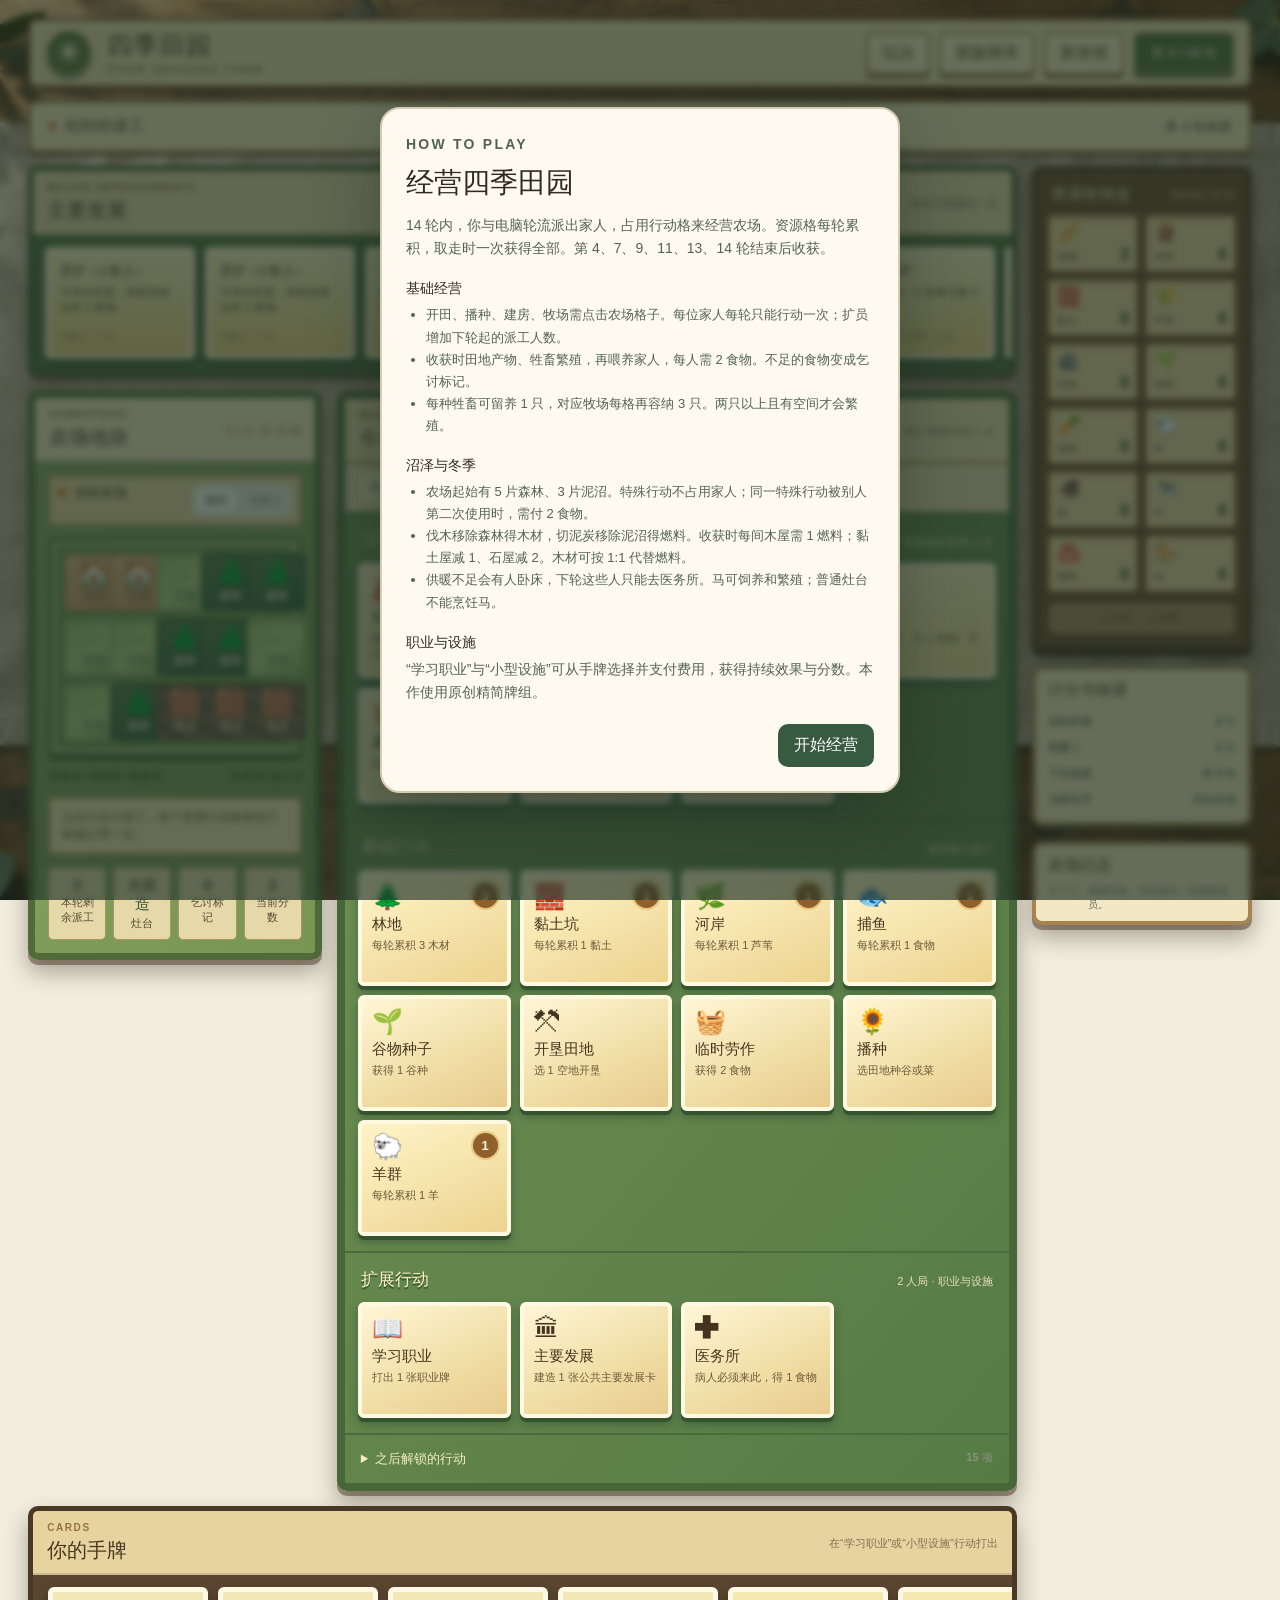
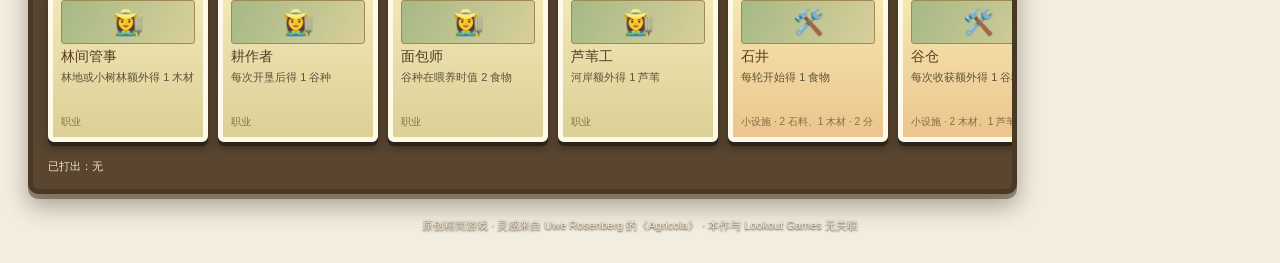
==== index.html @ dfe66801 "Publish farm strategy game with mobile layout" ====
<!doctype html>
<html lang="zh-CN">
  <head>
    <meta charset="UTF-8" />
    <meta name="viewport" content="width=device-width, initial-scale=1, viewport-fit=cover" />
    <meta name="theme-color" content="#f2eddf" />
    <meta name="description" content="四季田园：一款受经典农场经营桌游启发的单人策略小游戏。" />
    <title>四季田园 · 农场策略游戏</title>
    <link rel="stylesheet" href="./style.css" />
  </head>
  <body>
    <div id="app"></div>
    <script src="./card-catalog.js"></script>
    <script type="module" src="./game.js"></script>
  </body>
</html>
---- style.css ----
:root{font-family:ui-sans-serif,-apple-system,BlinkMacSystemFont,"Segoe UI","PingFang SC","Microsoft YaHei",sans-serif;color:#24382f;background:#f2eddf;font-synthesis:none}*{box-sizing:border-box}body{margin:0;min-width:320px}button{font:inherit;cursor:pointer}button:disabled{cursor:not-allowed}.shell{max-width:1600px;margin:0 auto;padding:22px 28px 32px}.masthead{display:flex;align-items:center;justify-content:space-between;gap:20px;margin-bottom:16px}.brand{display:flex;align-items:center;gap:14px}.brand-mark{width:48px;height:48px;border-radius:14px;background:#304c38;display:grid;place-items:center;color:#f4eacb;font-size:25px;box-shadow:0 5px 0 #1d3526}.brand h1{font-family:Georgia,"Songti SC",serif;font-size:28px;margin:0;letter-spacing:.05em}.brand p{margin:1px 0 0;color:#7a806f;font-size:12px;letter-spacing:.12em}.header-actions{display:flex;align-items:center;gap:9px}.ghost-btn{border:1px solid #c9c6b7;background:#f8f5e9;color:#46594c;padding:9px 14px;border-radius:10px;font-weight:700}.ghost-btn:hover{background:#fff}.round-pill{background:#334f3c;color:#f8efd8;padding:11px 16px;border-radius:100px;font-size:13px;font-weight:800;white-space:nowrap}.topline{display:grid;grid-template-columns:1fr auto 1fr;align-items:center;gap:14px;background:#e2e8d6;border:1px solid #cdd8c6;border-radius:14px;padding:13px 17px;margin-bottom:16px}.topline .turn{font-weight:800}.topline .turn span{display:inline-block;width:9px;height:9px;border-radius:50%;background:#d89150;margin-right:8px}.topline .turn.ai span{background:#6486a0}.topline .next{text-align:right;color:#56715b;font-size:13px}.season-track{display:flex;align-items:center;gap:5px}.season-track i{display:block;width:13px;height:13px;border-radius:50%;background:#cad2bc}.season-track i.past{background:#637f5d}.season-track i.now{background:#e7a960;outline:3px solid #f7e7c7}.summary-strip{display:grid;grid-template-columns:repeat(10,minmax(0,1fr));gap:8px;margin-bottom:17px}.resource{background:#fffaf0;border:1px solid #ded9c9;border-radius:12px;padding:10px 11px;min-width:0;box-shadow:0 3px 0 #e2ddce}.resource .res-top{font-size:19px;line-height:1}.resource .res-bottom{margin-top:4px;display:flex;align-items:baseline;justify-content:space-between;gap:2px}.resource .res-bottom span{font-size:11px;color:#758072;white-space:nowrap}.resource .res-bottom strong{font-size:18px;color:#263d2e}.main-grid{display:grid;grid-template-columns:minmax(510px,1.1fr) minmax(410px,.9fr);gap:18px;align-items:start}.panel{background:#fbf8ed;border:1px solid #d8d2be;border-radius:18px;box-shadow:0 6px 0 rgba(69,78,50,.08);overflow:hidden}.panel-head{display:flex;justify-content:space-between;align-items:center;padding:19px 20px 15px;border-bottom:1px solid #e9e4d6}.eyebrow{color:#9b7b53;font-weight:800;font-size:11px;letter-spacing:.16em;text-transform:uppercase;margin:0 0 4px}.panel h2{font-family:Georgia,"Songti SC",serif;font-size:23px;margin:0;font-weight:700}.head-note{font-size:12px;color:#7e8775}.action-list{padding:15px;display:grid;grid-template-columns:repeat(3,minmax(0,1fr));gap:10px}.action-card{position:relative;text-align:left;min-height:112px;border:1px solid #cdd8c9;border-radius:13px;padding:13px 12px 11px;background:linear-gradient(145deg,#f9fbf4,#e9f0e5);color:#243e2d;display:flex;flex-direction:column;align-items:flex-start;transition:transform .15s,box-shadow .15s,border-color .15s}.action-card:hover:not(:disabled){transform:translateY(-3px);box-shadow:0 7px 0 #d9e3d3;border-color:#7c9b7d}.action-card:focus-visible,.farm-cell:focus-visible,.ghost-btn:focus-visible,.primary-btn:focus-visible{outline:3px solid #e6a752;outline-offset:2px}.action-card.resource-card{background:linear-gradient(145deg,#f8f2e6,#eee2ce);border-color:#dfd3bb}.action-card.animal-card{background:linear-gradient(145deg,#f8f2e8,#eddfc9);border-color:#ddcdb4}.action-card.locked{opacity:.45;filter:grayscale(.5)}.action-card.used{background:#e7e6dd;opacity:.58;border-color:#d7d4c9}.action-icon{font-size:23px;line-height:1;margin-bottom:9px}.action-title{font-size:14px;font-weight:850;line-height:1.15}.action-detail{font-size:11px;color:#6d7b69;line-height:1.3;margin-top:5px}.action-badge{position:absolute;right:10px;top:10px;border-radius:7px;background:#375941;color:#fff6df;min-width:25px;height:24px;padding:2px 5px;display:grid;place-items:center;font-weight:900;font-size:13px}.action-card.used .action-badge{background:#a9aa9e}.unlock-tag{position:absolute;right:10px;top:10px;font-size:10px;font-weight:800;color:#6b7768}.farm-wrap{padding:18px 20px 20px}.farm-banner{display:flex;align-items:center;justify-content:space-between;gap:10px;margin-bottom:14px}.farm-player{display:flex;gap:8px;align-items:center;font-size:13px;font-weight:800}.farm-player .dot{width:10px;height:10px;border-radius:50%;background:#d88a4e}.farm-player.ai .dot{background:#6892ad}.view-switch{display:flex;background:#e7e8db;border-radius:9px;padding:3px;gap:2px}.view-switch button{border:0;border-radius:7px;background:transparent;color:#788374;padding:6px 10px;font-size:11px;font-weight:800}.view-switch button.active{background:#fffdf5;color:#284232;box-shadow:0 2px 4px #0001}.farm-field{display:grid;grid-template-columns:repeat(5,1fr);gap:7px;padding:12px;border-radius:16px;border:2px solid #b8cc9d;background:#9abb7c;box-shadow:inset 0 0 0 4px #a8c889}.farm-cell{aspect-ratio:1.02;border:1px solid #89a96f;border-radius:9px;background:#b6d08f;display:flex;flex-direction:column;justify-content:center;align-items:center;color:#49653b;position:relative;min-height:58px;overflow:hidden}.farm-cell.empty{background:repeating-linear-gradient(135deg,#b9d592 0 8px,#bed999 8px 16px)}.farm-cell.house{background:linear-gradient(145deg,#e2b985,#c88d5c);border-color:#a7754e;color:#633c29}.farm-cell.field{background:repeating-linear-gradient(0deg,#a1774b 0 8px,#b48958 8px 12px);border-color:#845e3d;color:#fff2d1}.farm-cell.pasture{background:repeating-linear-gradient(90deg,#86ae67 0 10px,#91b971 10px 20px);border:3px dashed #d8c58b;color:#25462c}.farm-cell.selectable{cursor:pointer;animation:pickPulse 1.4s ease-in-out infinite;outline:3px solid #ffdc74;outline-offset:-4px}.farm-cell.selectable:hover{transform:scale(.95);filter:brightness(1.1)}.farm-cell:disabled{cursor:default}.cell-icon{font-size:27px;line-height:1}.cell-label{font-size:11px;font-weight:900;text-shadow:0 1px 0 #ffffff55}.cell-qty{position:absolute;top:4px;right:6px;background:#fff9e0;color:#34503d;border-radius:5px;padding:1px 4px;font-size:10px;font-weight:900}.farm-footer{display:flex;justify-content:space-between;align-items:center;gap:10px;margin-top:12px;color:#6e7a69;font-size:11px}.farm-footer strong{color:#385940}.farm-tip{background:#f4ead0;border:1px solid #e3d2a5;color:#6d5730;border-radius:10px;padding:10px 12px;margin-top:13px;font-size:12px;line-height:1.4}.farm-tip.pick{background:#fff0c9;border-color:#e4b960;color:#62420b}.mini-stats{display:grid;grid-template-columns:repeat(4,1fr);gap:7px;margin-top:12px}.mini-stat{background:#f0f1e7;border-radius:9px;padding:8px;text-align:center;font-size:11px;color:#6e7a68}.mini-stat b{display:block;font-size:15px;color:#304c37;margin-bottom:2px}.below-grid{display:grid;grid-template-columns:1.1fr .9fr;gap:18px;margin-top:18px}.info-box{padding:18px 20px;min-height:140px}.info-box h3{margin:0 0 12px;font-family:Georgia,"Songti SC",serif;font-size:18px}.log-list{display:flex;flex-direction:column;gap:7px}.log-line{display:flex;gap:9px;font-size:12px;color:#5e6d5d;line-height:1.4}.log-line time{white-space:nowrap;color:#a09073;font-weight:800}.score-row{display:flex;justify-content:space-between;align-items:center;gap:10px;font-size:12px;padding:5px 0;border-bottom:1px dashed #e6e0d1}.score-row:last-child{border:0}.score-row b{color:#2f5538}.footer{text-align:center;font-size:11px;color:#9a9d8b;padding:24px 0 0}.footer a{color:inherit}.modal-backdrop{position:fixed;inset:0;background:#1c2e24a8;z-index:10;display:grid;place-items:center;padding:20px;backdrop-filter:blur(3px)}.modal{width:min(520px,100%);max-height:min(85vh,800px);overflow:auto;background:#fffaf0;border:2px solid #d5cab3;border-radius:20px;box-shadow:0 20px 70px #17251e66;padding:24px}.modal .eyebrow{margin-bottom:8px}.modal h2{font-family:Georgia,"Songti SC",serif;font-size:28px;margin:0 0 12px}.modal p{font-size:14px;line-height:1.65;color:#536353;margin:0 0 12px}.modal h3{font-size:14px;margin:20px 0 6px}.modal ul{padding-left:20px;margin:4px 0 14px;color:#536353;font-size:13px;line-height:1.7}.modal-actions{display:flex;gap:9px;justify-content:flex-end;margin-top:20px}.primary-btn{border:0;background:#375a40;color:white;padding:11px 16px;border-radius:10px;font-weight:800}.primary-btn:hover{background:#284b34}.modal-choice{display:grid;grid-template-columns:repeat(3,1fr);gap:8px;margin-top:14px}.choice-btn{border:1px solid #cbd5c2;border-radius:11px;background:#eff4e9;padding:12px 8px;color:#35513a;font-weight:800}.choice-btn:hover{background:#dcebcf}.harvest-grid{display:grid;grid-template-columns:1fr 1fr;gap:10px;margin:16px 0}.harvest-card{padding:13px;border-radius:12px;background:#edf1e4;font-size:12px;line-height:1.6}.harvest-card.ai{background:#e9eff2}.harvest-card b{display:block;font-size:15px;margin-bottom:5px}.result-score{font-size:50px;font-family:Georgia,serif;font-weight:800;color:#2d543a;margin:5px 0 14px}.result-score span{font-size:24px;color:#8c9b83}.cancel-pick{border:0;background:transparent;color:#9b6531;font-size:11px;text-decoration:underline;padding:0 4px}.notice{position:fixed;bottom:23px;left:50%;transform:translateX(-50%);background:#263e30;color:#fdf5df;padding:11px 16px;border-radius:10px;box-shadow:0 8px 25px #17251e55;z-index:12;font-size:12px;max-width:min(90vw,500px);text-align:center}@keyframes pickPulse{50%{box-shadow:inset 0 0 0 3px #fff2a0}}@media(max-width:1150px){.main-grid{grid-template-columns:1fr}.below-grid{grid-template-columns:1fr 1fr}.summary-strip{grid-template-columns:repeat(5,1fr)}}@media(max-width:700px){.shell{padding:12px}.masthead{align-items:flex-start;margin-bottom:12px}.brand-mark{width:40px;height:40px}.brand h1{font-size:21px}.brand p{font-size:9px}.header-actions{gap:5px;flex-wrap:wrap;justify-content:flex-end}.ghost-btn{font-size:11px;padding:7px 9px}.round-pill{padding:8px 10px;font-size:11px}.topline{grid-template-columns:1fr auto;padding:10px 12px;font-size:12px}.season-track{grid-column:1/-1;grid-row:2;justify-content:center}.topline .next{font-size:11px}.summary-strip{gap:5px}.resource{padding:7px 6px;border-radius:8px}.resource .res-top{font-size:17px}.resource .res-bottom span{font-size:9px}.resource .res-bottom strong{font-size:14px}.main-grid,.below-grid{display:block}.panel{margin-bottom:13px}.action-list{grid-template-columns:repeat(2,minmax(0,1fr));gap:7px;padding:10px}.action-card{min-height:100px;padding:10px}.panel-head{padding:14px}.panel h2{font-size:19px}.farm-wrap{padding:12px}.farm-field{gap:4px;padding:7px}.farm-cell{min-height:48px}.cell-icon{font-size:22px}.cell-label{font-size:9px}.mini-stats{grid-template-columns:repeat(2,1fr)}.info-box{min-height:0}.modal{padding:19px}}

.summary-strip.expanded{grid-template-columns:repeat(12,minmax(0,1fr));margin-bottom:10px}
.expansion-line{display:flex;align-items:center;justify-content:space-between;gap:10px;margin:0 0 17px;color:#64735f;font-size:12px}
.expansion-line button{border:1px solid #c7bd9e;background:#f9edd1;color:#654e28;border-radius:8px;padding:7px 10px;font-size:11px;font-weight:800;white-space:nowrap}
.expansion-line button:disabled{opacity:.45}
.special-section{border-top:1px solid #d9d0b8;background:#f7f0df;padding-top:13px}
.section-title{display:flex;align-items:baseline;justify-content:space-between;gap:10px;padding:0 16px}
.section-title h3{font-family:Georgia,"Songti SC",serif;font-size:18px;margin:0}
.section-title span{font-size:11px;color:#907f5e}
.special-card{background:linear-gradient(145deg,#f8eccc,#eaddb8);border-color:#d8be84}
.farm-cell.forest{background:linear-gradient(145deg,#577b49,#2e5b3b);border-color:#29573b;color:#e8f1ce}
.farm-cell.moor{background:repeating-linear-gradient(30deg,#77624f 0 9px,#675340 9px 18px);border-color:#594638;color:#f6dfb6}
.view-switch{flex-wrap:wrap;justify-content:flex-end;max-width:75%}
.farm-banner{align-items:flex-start}
.cards-panel{margin-top:18px}
.hand-grid{display:grid;grid-template-columns:repeat(4,minmax(0,1fr));gap:9px;padding:15px}
.hand-card{border:1px solid #d8d0bd;border-radius:11px;background:#f5f0df;padding:11px;min-height:97px;display:flex;flex-direction:column;gap:5px}
.hand-card b{font-size:13px;color:#354d39}
.hand-card span{font-size:11px;color:#657461;line-height:1.4}
.hand-card small{margin-top:auto;font-size:10px;color:#9a8059}
.played-cards{padding:0 15px 15px;font-size:11px;color:#7c806d}
.modal-choice.many{grid-template-columns:repeat(2,1fr)}
.choice-btn{text-align:left;display:flex;flex-direction:column;align-items:flex-start;gap:5px}
.choice-btn b{font-size:13px}.choice-btn small{font-size:10px;line-height:1.35;color:#75846f;font-weight:500}
.setup-grid{display:flex;flex-direction:column;gap:13px;margin:16px 0;color:#465b49;font-size:13px;font-weight:700}
.setup-grid label:first-child{display:flex;flex-direction:column;gap:6px}
.setup-grid select{padding:9px;border:1px solid #c9c9b9;border-radius:9px;background:#f7f4e8;font:inherit;color:#344b39}
.setup-grid .check-row{display:flex;align-items:flex-start;gap:8px;line-height:1.45}
.setup-grid input{accent-color:#3a6745;margin-top:2px}
.ranking{background:#f0f3e8;border-radius:11px;padding:10px 13px}
@media(max-width:1150px){.summary-strip.expanded{grid-template-columns:repeat(6,minmax(0,1fr))}.hand-grid{grid-template-columns:repeat(2,minmax(0,1fr))}}
@media(max-width:700px){.summary-strip.expanded{grid-template-columns:repeat(4,minmax(0,1fr))}.section-title{padding:0 10px;display:block}.section-title span{display:block;margin-top:4px}.farm-banner{display:block}.view-switch{margin-top:9px;max-width:none;justify-content:flex-start}.view-switch button{padding:6px 8px}.hand-grid{grid-template-columns:repeat(2,minmax(0,1fr));padding:10px}.cards-panel{margin-top:13px}.modal-choice{grid-template-columns:repeat(2,1fr)}}

/* Keep the farm close to the actions while large expansion sets are enabled. */
.main-grid{grid-template-columns:minmax(0,1.55fr) minmax(350px,.85fr)}
.farm-rail{min-width:0}
.farm-rail .cards-panel{margin-top:18px}
.major-taken{opacity:.55;background:#ebe9df}
.actions-panel{overflow:visible}
.actions-panel .action-list{grid-template-columns:repeat(4,minmax(0,1fr));gap:8px;padding:12px 15px 16px}
.actions-panel .action-card{min-height:94px;padding:11px 10px 9px}
.actions-panel .action-icon{font-size:21px;margin-bottom:6px}
.action-nav{position:sticky;top:0;z-index:3;display:flex;gap:6px;padding:9px 15px;background:#fbf8edee;border-bottom:1px solid #e5dfce;backdrop-filter:blur(8px)}
.action-nav button{border:1px solid #cbd6c5;background:#eef3e8;border-radius:7px;padding:7px 11px;color:#3c6044;font-size:12px;font-weight:800}
.action-nav button:hover,.action-nav button:focus-visible{background:#dcebcf;outline-color:#e6a752}
.action-section{scroll-margin-top:55px}
.action-section+.action-section{border-top:1px solid #e9e4d6}
.action-section .section-title{padding:15px 16px 0}
.season-section{background:#eff3e3}
.season-section .section-title{align-items:flex-start}
.season-section .section-title span{max-width:65%;line-height:1.4;text-align:right}
.season-section .action-list{grid-template-columns:minmax(170px,240px)}
.season-section .action-card{background:linear-gradient(145deg,#f9f6df,#dfe9c6);border-color:#b9cc9b}
.special-section{border-top:0;padding-top:0}
.special-section .section-title{padding-top:15px}
.later-actions{border-top:1px solid #e9e4d6}
.later-actions summary{cursor:pointer;padding:15px 16px;color:#3c6044;font-size:13px;font-weight:800;list-style-position:inside}
.later-actions summary:hover{background:#f2f1e6}
.later-actions summary span{float:right;color:#8b947f;font-size:11px}
.later-actions .action-list{padding-top:0}
@media(max-width:1200px){.main-grid{grid-template-columns:minmax(0,1.35fr) minmax(340px,.9fr)}.actions-panel .action-list{grid-template-columns:repeat(3,minmax(0,1fr))}}
@media(max-width:900px){.main-grid{display:flex;flex-direction:column;gap:13px}.farm-rail{display:contents}.farm-panel{order:0;width:100%}.actions-panel{order:1;width:100%}.cards-panel{order:2;width:100%;margin-top:0!important}.actions-panel .action-list{grid-template-columns:repeat(4,minmax(0,1fr))}}
@media(max-width:700px){.actions-panel .action-list{grid-template-columns:repeat(2,minmax(0,1fr));gap:7px;padding:10px}.actions-panel .action-card{min-height:90px}.action-section .section-title{padding:13px 10px 0}.season-section .section-title span{max-width:none;text-align:left}.season-section .action-list{grid-template-columns:minmax(0,1fr)}.action-nav{padding:8px 10px}.action-nav button{flex:1;padding:7px 4px;font-size:11px}.later-actions summary{padding:13px 10px}}

.alien-section{background:#eef0f5}.alien-section .action-card{background:linear-gradient(145deg,#f6f7ff,#e3e8f7);border-color:#bdc9e1}.alien-panel .hand-card{background:#f3f4fa}.empty-actions{grid-column:1/-1;color:#68738a;font-size:12px;margin:2px 0 8px}.farm-cell.circle{background:repeating-linear-gradient(45deg,#9c89ae 0 9px,#ae9ac0 9px 18px);border-color:#765f8d;color:#fff}
.alien-status{padding:10px 15px 0;color:#56627b;font-size:12px;font-weight:700}
.catalog-modal{width:min(880px,100%);max-height:88vh}.catalog-controls{display:grid;grid-template-columns:minmax(0,1fr) 135px 135px;gap:8px;margin:14px 0 8px}.catalog-controls input,.catalog-controls select{min-width:0;border:1px solid #cbd5c2;border-radius:9px;background:#fffdf6;padding:9px 11px;color:#304c37;font:inherit;font-size:13px}.catalog-count{color:#77816f;font-size:12px;font-weight:700;margin:8px 0}.catalog-grid{display:grid;grid-template-columns:repeat(3,minmax(0,1fr));gap:7px}.catalog-card{display:flex;flex-direction:column;gap:3px;min-height:78px;border:1px solid #d9d8ce;border-radius:10px;padding:9px 10px;background:#fffdf5;color:#304c37;text-decoration:none}.catalog-card.occupation{border-left:4px solid #d5a53f}.catalog-card.minor{border-left:4px solid #cc8850}.catalog-card:hover{background:#f2f6e9}.catalog-card b{font-size:11px;color:#95876d}.catalog-card span{font-size:13px;font-weight:800;line-height:1.25}.catalog-card small{color:#818878;font-size:10px;margin-top:auto}.catalog-pagination{position:sticky;bottom:-24px;background:#fffaf0;padding-top:12px}@media(max-width:700px){.catalog-controls{grid-template-columns:1fr 1fr}.catalog-controls input{grid-column:1/-1}.catalog-grid{grid-template-columns:repeat(2,minmax(0,1fr))}.catalog-card{min-height:74px}}

/* Overhead tabletop layout. The game rules and button targets stay unchanged. */
body{background:#8a5a34 url('./assets/tabletop.png') center top / cover fixed;color:#302b20}
.tabletop-shell{max-width:1840px;padding:18px clamp(14px,2.2vw,38px) 30px}
.tabletop-shell .masthead{margin:0 0 12px;padding:8px 14px;background:#f1dfae;border:3px solid #8e623a;border-radius:9px;box-shadow:0 5px 0 #50331e8a,0 9px 22px #321c1480}
.tabletop-shell .brand-mark{background:#5e763e;border:2px solid #e6d29d;border-radius:50%;box-shadow:0 2px 0 #2c4026}
.tabletop-shell .brand h1{font-size:25px;color:#42321e}.tabletop-shell .brand p{color:#75583b}
.tabletop-shell .ghost-btn{border:2px solid #a27b47;background:#f8e9c1;color:#533b24;border-radius:6px;box-shadow:0 3px 0 #80603a}
.tabletop-shell .round-pill{border:2px solid #d5b679;border-radius:7px;background:#536c3c;box-shadow:0 3px 0 #304529}
.tabletop-shell .topline{margin:0 0 13px;background:#f6e7bc;border:3px solid #997747;border-radius:8px;box-shadow:0 4px 0 #6b482f9e;grid-template-columns:1fr auto 1fr}
.tabletop-shell .topline .turn,.tabletop-shell .topline .next{color:#453a25}
.tabletop-layout{display:grid;grid-template-columns:minmax(285px,24%) minmax(0,1fr) minmax(205px,18%);grid-template-areas:'major major side' 'farm actions side' 'hand hand side';align-items:start;gap:15px;min-width:0}
.table-major{grid-area:major;min-width:0}.table-farm{grid-area:farm;min-width:0}.table-actions{grid-area:actions;min-width:0}.table-side{grid-area:side;min-width:0;display:flex;flex-direction:column;gap:15px}.table-hand{grid-area:hand;min-width:0;display:flex;flex-direction:column;gap:14px}
.tabletop-layout .panel{border-radius:10px;box-shadow:0 5px 0 #4f3d2880,0 12px 23px #382c2066}
.tabletop-layout .panel-head{padding:11px 14px 9px;background:#f3e7c6;border-bottom:2px solid #cbb989}.tabletop-layout .panel h2{font-size:20px;color:#49371f}.tabletop-layout .eyebrow{color:#957044;font-size:10px}.tabletop-layout .head-note{color:#806e50;font-size:11px}
.table-major .major-panel{margin:0;background:#536f40;border:5px solid #3f5831}.table-major .major-panel .panel-head{background:#e6d5a8}.table-major .hand-grid{display:flex;gap:10px;overflow-x:auto;scrollbar-color:#8d6b3e #dfd3ae;padding:12px}.table-major .hand-card{flex:0 0 150px;min-height:112px;background:linear-gradient(#f8eebf,#e9ce81);border:4px solid #fff8dd;border-radius:5px;box-shadow:0 3px 0 #2d4024,0 5px 10px #20321d80}.table-major .hand-card b{color:#533720;font-family:Georgia,'Songti SC',serif}.table-major .hand-card span{color:#554832;line-height:1.35}.table-major .major-taken{filter:grayscale(.7);opacity:.65}
.table-farm .farm-panel{background:linear-gradient(140deg,#8eaa67,#789553);border:7px solid #506b39}.table-farm .farm-wrap{padding:13px}.table-farm .farm-banner{background:#e7d49e;border:2px solid #a98b58;border-radius:5px;padding:7px;margin-bottom:11px}.table-farm .farm-field{background:#739953;border:4px solid #537b3c;border-radius:7px;box-shadow:inset 0 0 0 4px #a7bd7b,0 3px 0 #36502b}.table-farm .farm-cell{border-radius:5px;box-shadow:inset 0 2px 5px #24452540}.table-farm .farm-cell.empty{background:linear-gradient(145deg,#9fbd70,#b0cc81 55%,#88a95d)}.table-farm .farm-cell.selectable{outline-color:#ffdc73;z-index:1}.table-farm .farm-footer{color:#233a27;font-weight:700}.table-farm .farm-footer strong{color:#18321f}.table-farm .farm-tip{background:#f5e5b0;border:2px solid #a78952;border-radius:5px}.table-farm .mini-stat{background:#e5d8a9;color:#544a31;border:1px solid #aa975d;border-radius:5px}.table-farm .mini-stat b{color:#315131}
.table-actions .actions-panel{background:linear-gradient(130deg,#709255,#567b45);border:8px solid #476739;overflow:visible}.table-actions .actions-panel>.panel-head{background:#ecd9a9;border-bottom:3px solid #af8f57}.table-actions .action-section{border-top:2px solid #4d6a3c}.table-actions .section-title h3{color:#fff2c8;text-shadow:0 2px 1px #2d4b28;font-size:17px}.table-actions .section-title span{color:#e8e0be}.table-actions .action-list{grid-template-columns:repeat(4,minmax(0,1fr));gap:9px;padding:11px 13px 15px}.table-actions .action-card{min-height:116px;padding:10px;background:linear-gradient(155deg,#fff6d5,#efdba0 65%,#e8cb8e);border:4px solid #fff9e2;border-radius:6px;box-shadow:0 4px 0 #34542f,0 6px 8px #253e2d70;color:#44341f}.table-actions .action-card:hover:not(:disabled){transform:translateY(-3px);box-shadow:0 7px 0 #34542f,0 10px 13px #253e2d88;border-color:#fff}.table-actions .action-card.resource-card,.table-actions .action-card.animal-card,.table-actions .special-card,.table-actions .alien-section .action-card{background:linear-gradient(155deg,#fff4c8,#ecd38f)}.table-actions .action-title{font-family:Georgia,'Songti SC',serif;font-size:15px;color:#49351e}.table-actions .action-detail{font-size:11px;color:#6c593a;line-height:1.3}.table-actions .action-icon{font-size:25px;margin-bottom:7px}.table-actions .action-badge{background:#8f602b;border:2px solid #e6c982;border-radius:50%;height:29px;min-width:29px;top:7px;right:7px}.table-actions .action-card.used{opacity:1;filter:none;background:#eadab2;border-color:#d8c79f}.table-actions .action-card.locked{opacity:.5}.table-actions .action-card:disabled:not(.locked){cursor:not-allowed}.worker-token{position:absolute;right:9px;bottom:8px;width:24px;height:27px;clip-path:polygon(33% 0,67% 0,80% 18%,70% 36%,94% 52%,88% 70%,72% 65%,82% 100%,18% 100%,28% 65%,12% 70%,6% 52%,30% 36%,20% 18%);filter:drop-shadow(1px 3px 1px #2b2422)}.worker-token.human{background:#315dc3}.worker-token.computer{background:#c59a25}.table-actions .action-nav{top:0;background:#e7d6ad;box-shadow:0 2px 3px #28442240;padding:7px 12px}.table-actions .action-nav button{background:#f6e9c6;border:1px solid #b89d67;border-radius:5px;color:#5b4529}.table-actions .season-section,.table-actions .special-section,.table-actions .alien-section{background:transparent}.table-actions .later-actions{border-top:2px solid #4d6a3c}.table-actions .later-actions summary{color:#f6ebc5}.table-actions .empty-actions{color:#f3e9c9}
.resource-tray{background:#68472c;border:6px solid #53351f;border-radius:9px;padding:10px;box-shadow:0 5px 0 #352316,0 10px 20px #26191280}.tray-heading{display:flex;align-items:center;justify-content:space-between;color:#f9e9bc;font-family:Georgia,'Songti SC',serif;font-weight:800;font-size:16px;margin:2px 3px 10px}.tray-heading small{font:600 10px ui-sans-serif,sans-serif;color:#ddc392}.table-side .summary-strip,.table-side .summary-strip.expanded{display:grid;grid-template-columns:repeat(2,minmax(0,1fr));gap:7px;margin:0}.table-side .resource{background:#ead29e;border:2px solid #b8935c;border-radius:4px;padding:6px 7px;box-shadow:inset 0 2px 2px #855f3450}.table-side .resource .res-top{font-size:19px}.table-side .resource .res-bottom span{font-size:10px;color:#5b4a30}.table-side .resource .res-bottom strong{font-size:16px;color:#2b3723}.table-side .expansion-line{margin:10px 0 0}.table-side .expansion-line button{width:100%;background:#efd8a1;border:2px solid #ad8954}.table-side .info-box{background:#f4e7c4;border:4px solid #a78352;min-height:0;padding:10px 12px}.table-side .info-box h3{font-size:16px;margin-bottom:8px;color:#493720}.table-side .score-row{font-size:11px}.table-side .log-line{font-size:10px;line-height:1.35}.table-side .log-line time{font-size:10px}
.table-hand .cards-panel{margin:0;background:#5a4630;border:5px solid #493824}.table-hand .cards-panel .panel-head{background:#e7d3a0}.table-hand .hand-grid{display:flex;gap:10px;overflow-x:auto;padding:12px 15px 17px}.table-hand .hand-card{flex:0 0 160px;min-height:155px;background:linear-gradient(#fff1c3,#e9d095);border:5px solid #fff9e8;border-radius:6px;box-shadow:0 4px 0 #2b241c,0 6px 10px #1e171480;padding:8px;gap:4px}.table-hand .hand-card b{font-family:Georgia,'Songti SC',serif;color:#563c21;font-size:14px}.table-hand .hand-card span{color:#5d523e;font-size:11px}.table-hand .hand-card small{color:#866b45}.table-hand .occupation-card{background:linear-gradient(#f3e8b7,#dcd097)}.table-hand .minor-card{background:linear-gradient(#f6e9b2,#ebc58d)}.card-illustration{height:44px;display:grid;place-items:center;background:linear-gradient(120deg,#a5b985,#d9cf9b);border:1px solid #a08a54;border-radius:3px;font-size:25px}.table-hand .played-cards{color:#f3e6c3}.tabletop-shell .footer{color:#f2e6cc;text-shadow:0 1px 2px #37251c}
@media(max-width:1250px){.tabletop-layout{grid-template-columns:minmax(270px,34%) minmax(0,1fr);grid-template-areas:'major major' 'farm actions' 'side side' 'hand hand'}.table-side{display:grid;grid-template-columns:minmax(220px,1.15fr) minmax(200px,.8fr) minmax(210px,1fr)}.table-actions .action-list{grid-template-columns:repeat(3,minmax(0,1fr))}.table-side .summary-strip,.table-side .summary-strip.expanded{grid-template-columns:repeat(4,minmax(0,1fr))}}
@media(max-width:900px){body{background-attachment:scroll}.tabletop-layout{display:grid;grid-template-columns:1fr;grid-template-areas:'farm' 'side' 'actions' 'hand' 'major';gap:13px}.table-side{display:grid;grid-template-columns:1fr 1fr}.table-side .resource-tray{grid-column:1/-1}.table-side .summary-strip,.table-side .summary-strip.expanded{grid-template-columns:repeat(6,minmax(0,1fr))}.table-actions .action-list{grid-template-columns:repeat(4,minmax(0,1fr))}.tabletop-shell .masthead{flex-wrap:wrap}.tabletop-shell .topline{grid-template-columns:1fr auto}.tabletop-shell .topline .season-track{grid-column:1/-1;grid-row:2}}
@media(max-width:700px){.tabletop-shell{padding:10px}.tabletop-shell .masthead{padding:8px;gap:8px}.tabletop-shell .brand h1{font-size:21px}.tabletop-shell .header-actions{gap:5px}.tabletop-shell .ghost-btn{font-size:10px;padding:7px}.tabletop-shell .topline{padding:10px}.table-side{grid-template-columns:1fr}.table-side .resource-tray{grid-column:auto}.table-side .summary-strip,.table-side .summary-strip.expanded{grid-template-columns:repeat(4,minmax(0,1fr))}.table-actions .action-list{grid-template-columns:repeat(2,minmax(0,1fr));gap:7px}.table-actions .action-card{min-height:103px}.table-actions .action-nav{position:static;flex-wrap:wrap}.table-actions .action-nav button{flex:1 1 27%}.table-farm .farm-cell{min-height:46px}.table-hand .hand-card{flex-basis:146px}}

/* Phone play surface: persistent resources, one task at a time. */
.mobile-nav{display:none}
@media(max-width:700px){
  html{scroll-padding-top:130px}
  body{background-size:auto 100vh;-webkit-text-size-adjust:100%}
  button,a,input,select,summary{touch-action:manipulation}
  .tabletop-shell{padding:8px max(8px,env(safe-area-inset-right)) calc(82px + env(safe-area-inset-bottom)) max(8px,env(safe-area-inset-left))}
  .tabletop-shell .masthead{display:grid;grid-template-columns:1fr;margin-bottom:8px;padding:8px 10px;border-width:2px;gap:5px}
  .tabletop-shell .brand{gap:8px}.tabletop-shell .brand-mark{width:30px;height:30px;font-size:18px}
  .tabletop-shell .brand h1{font-size:20px}.tabletop-shell .brand p{display:none}
  .tabletop-shell .header-actions{display:flex;flex-wrap:nowrap;justify-content:space-between;gap:6px}
  .tabletop-shell .ghost-btn{font-size:12px;min-height:44px;padding:7px 9px;box-shadow:0 2px 0 #80603a}
  .tabletop-shell .round-pill{margin-left:auto;font-size:11px;padding:8px;white-space:nowrap}
  .tabletop-shell .topline{grid-template-columns:1fr auto;gap:4px;padding:8px 10px;margin-bottom:8px;border-width:2px}
  .tabletop-shell .topline .season-track{display:none}.tabletop-shell .topline .turn{font-size:12px}.tabletop-shell .topline .next{font-size:11px}
  .tabletop-layout{display:flex;flex-direction:column;gap:10px}
  .tabletop-layout>div{width:100%}.table-side{display:contents}
  .tabletop-layout .panel{margin:0;border-width:4px;box-shadow:0 3px 0 #4f3d2855}
  .tabletop-layout .panel-head{padding:10px;gap:8px;align-items:center}.tabletop-layout .panel h2{font-size:18px}
  .tabletop-layout .eyebrow{display:none}.tabletop-layout .head-note{font-size:11px;max-width:52%;text-align:right;line-height:1.4}
  .table-side .resource-tray{order:-2;position:sticky;top:0;z-index:5;width:100%;padding:6px;border-width:3px;box-shadow:0 3px 8px #30211255}
  .tray-heading{font-family:inherit;font-size:11px;margin:0 2px 5px}.tray-heading small{font-size:11px;color:#ffefc4}
  .table-side .summary-strip,.table-side .summary-strip.expanded{grid-template-columns:repeat(6,minmax(0,1fr));gap:4px}
  .table-side .resource{padding:4px 2px;border-width:1px;display:flex;align-items:center;justify-content:center;gap:3px;min-height:30px}
  .table-side .resource .res-top{font-size:16px}.table-side .resource .res-bottom{margin:0}
  .table-side .resource .res-bottom span{display:none}.table-side .resource .res-bottom strong{font-size:14px;font-variant-numeric:tabular-nums}
  .table-side .expansion-line{display:none}
  .table-farm,.table-actions,.table-major,.table-hand,.table-side .info-box{display:none}
  [data-mobile-screen="actions"] .table-actions,[data-mobile-screen="farm"] .table-farm,[data-mobile-screen="cards"] .table-major,[data-mobile-screen="overview"] .table-side .info-box{display:block}
  [data-mobile-screen="cards"] .table-hand{display:flex;order:-1}
  [data-mobile-screen="overview"] .table-side .info-box{width:100%;padding:14px}
  [data-mobile-screen="overview"] .table-side .expansion-line{display:block;margin:6px 0 0}
  [data-mobile-screen="overview"] .table-side .expansion-line button{min-height:44px}
  .table-side .score-row,.table-side .log-line,.table-side .log-line time{font-size:13px}
  .table-side .log-line{line-height:1.6}.table-side .score-row{padding:9px 0}
  .table-actions .action-nav{position:static;flex-wrap:nowrap;overflow-x:auto;gap:5px;padding:7px;scrollbar-width:thin}
  .table-actions .action-nav button{flex:0 0 auto;min-height:44px;padding:8px 13px;font-size:12px;white-space:nowrap}
  [data-mobile-category="basic"] [data-jump="basic"],[data-mobile-category="special"] [data-jump="special"],[data-mobile-category="season"] [data-jump="season"],[data-mobile-category="alien"] [data-jump="alien"],[data-mobile-category="expansion"] [data-jump="expansion"]{background:#4d6838;color:#fff6d8;border-color:#3d572b}
  .table-actions .action-section{display:none;scroll-margin-top:115px;border:0}
  [data-mobile-category="basic"] .basic-section,[data-mobile-category="special"] .special-section,[data-mobile-category="season"] .season-section,[data-mobile-category="alien"] .alien-section,[data-mobile-category="expansion"] .expansion-section{display:block}
  .table-actions .action-list{grid-template-columns:repeat(2,minmax(0,1fr));gap:8px;padding:10px}
  .table-actions .action-card{min-height:108px;padding:10px 9px;border-width:3px}
  .table-actions .action-title{font-family:inherit;font-size:15px;line-height:1.3}.table-actions .action-detail{font-size:12px;line-height:1.45}
  .table-actions .action-icon{font-size:23px;margin-bottom:6px}.table-actions .action-card.used{padding-bottom:30px}
  .table-actions .section-title{padding:10px 10px 0}.table-actions .section-title h3{font-size:14px;margin:0 0 3px}.table-actions .section-title span{font-size:11px}
  .table-actions .later-actions{display:none}[data-mobile-category="basic"] .later-actions{display:block}
  .table-actions .later-actions summary{min-height:44px;padding:12px 10px}
  .table-farm .farm-wrap{padding:8px}.table-farm .farm-banner{padding:7px;margin-bottom:8px}
  .table-farm .farm-player{font-size:12px}.table-farm .view-switch{overflow-x:auto;max-width:100%;margin-top:6px;scrollbar-width:thin}
  .table-farm .view-switch button{flex:0 0 auto;min-width:44px;min-height:44px;font-size:12px}
  .table-farm .farm-field{grid-template-columns:repeat(5,minmax(0,1fr));padding:5px;gap:4px;border-width:2px;scroll-margin-top:120px}
  .table-farm .farm-cell{min-width:0;min-height:44px;padding:2px;aspect-ratio:1}.table-farm .cell-icon{font-size:23px}.table-farm .cell-label{font-size:10px}
  .table-farm .farm-footer{flex-wrap:wrap;gap:4px;font-size:11px}.table-farm .mini-stats{grid-template-columns:repeat(4,minmax(0,1fr));gap:4px}.table-farm .mini-stat{padding:8px 2px;font-size:10px}
  .table-farm .farm-tip{font-size:13px;line-height:1.5;margin-top:8px;padding:8px}.cancel-pick{min-height:44px;padding:8px 12px;font-size:13px}
  .table-hand .hand-grid,.table-major .hand-grid{display:grid;grid-template-columns:repeat(2,minmax(0,1fr));padding:10px;gap:9px;overflow:visible}
  .table-hand .hand-card,.table-major .hand-card{min-width:0;min-height:145px;padding:8px;border-width:3px;overflow-wrap:anywhere}
  .table-hand .hand-card b,.table-major .hand-card b{font-size:14px}.table-hand .hand-card span,.table-major .hand-card span{font-size:12px;line-height:1.5}.table-hand .hand-card small,.table-major .hand-card small{font-size:11px}
  .table-hand .card-illustration{height:36px;font-size:22px}.table-hand .played-cards{font-size:12px;line-height:1.5}
  .mobile-nav{position:fixed;bottom:0;left:0;right:0;z-index:8;display:flex;background:#f5e7c5;border-top:2px solid #927247;box-shadow:0 -3px 14px #37251c25;padding:5px max(8px,env(safe-area-inset-right)) calc(5px + env(safe-area-inset-bottom)) max(8px,env(safe-area-inset-left));gap:5px}
  .mobile-nav button{flex:1;display:flex;flex-direction:column;align-items:center;justify-content:center;gap:3px;min-height:52px;border:0;border-radius:9px;background:transparent;color:#6e5b3f;font-size:12px;font-weight:700}
  .mobile-nav button span{font-size:22px;line-height:1}.mobile-nav button[aria-current]{background:#4d6838;color:#fff4d3}.mobile-nav button:disabled{opacity:.4}
  .mobile-nav button:focus-visible{outline:3px solid #ca903d;outline-offset:-3px}
  .tabletop-shell .footer{display:none}.notice{bottom:calc(76px + env(safe-area-inset-bottom));font-size:13px}
  .modal-backdrop{padding:10px 8px max(10px,env(safe-area-inset-bottom));align-items:end}
  .modal{max-height:calc(100dvh - 24px - env(safe-area-inset-top));padding:18px;border-radius:16px;overscroll-behavior:contain}
  .modal h2{font-size:23px}.modal p{font-size:14px}.modal-actions{position:sticky;bottom:-18px;background:#fffaf0;padding:12px 0 6px;margin-top:12px;flex-wrap:wrap}
  .modal-actions button{min-height:44px;flex:1}.choice-btn{min-height:64px}.choice-btn small{font-size:12px}
  .catalog-controls input,.catalog-controls select,.setup-grid select{font-size:16px;min-height:44px}
  .setup-grid .check-row{min-height:44px;align-items:center}.setup-grid input{width:20px;height:20px;flex-shrink:0}
}
@media(max-width:360px){
  .tabletop-shell .ghost-btn{padding:6px;font-size:11px}.tabletop-shell .header-actions{gap:4px}
  .table-actions .action-card{padding:8px 7px}.table-side .resource{gap:2px}.table-side .resource .res-top{font-size:14px}
  .table-farm .cell-icon{font-size:20px}.table-farm .mini-stat{font-size:9px}
}
@media(prefers-reduced-motion:reduce){.action-card,.farm-cell.selectable{animation:none;transition:none}}
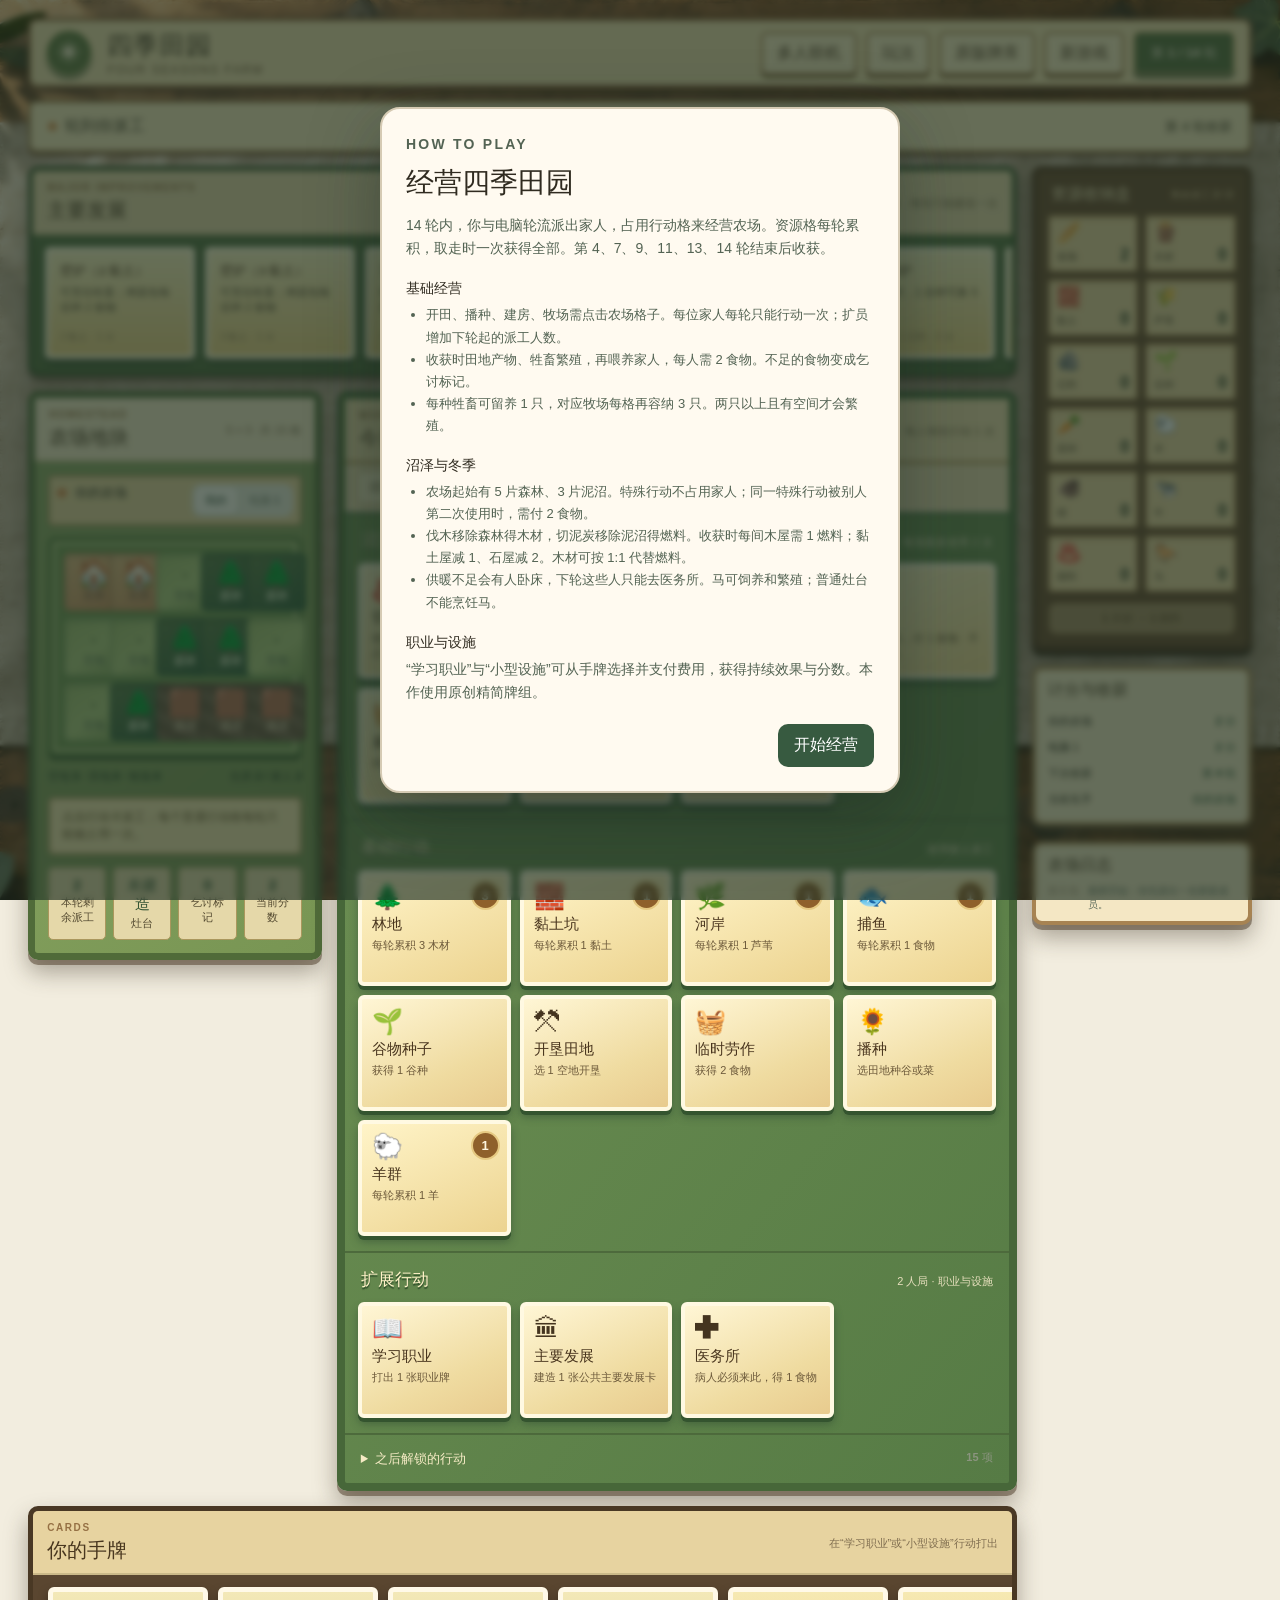
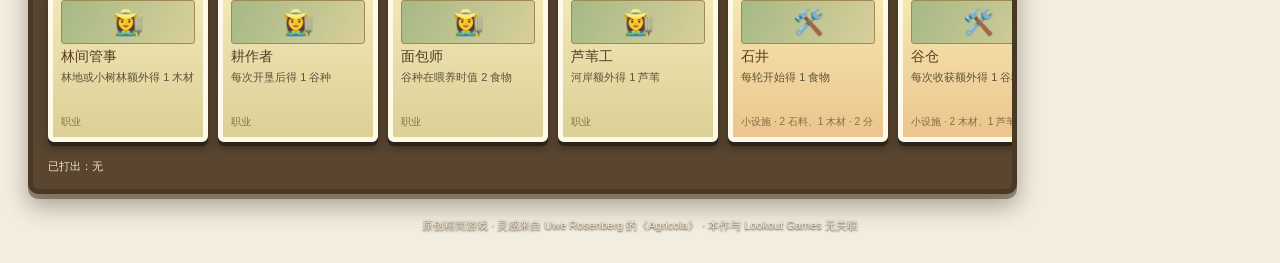
==== commit bcf3f49b: "Add 2-6 player online rooms with synchronized turns and reconnection" ====
--- a/index.html
+++ b/index.html
@@ -11,6 +11,8 @@
   <body>
     <div id="app"></div>
     <script src="./card-catalog.js"></script>
+    <script src="./vendor/peerjs.min.js"></script>
+    <script src="./multiplayer.js"></script>
     <script type="module" src="./game.js"></script>
   </body>
 </html>
--- a/style.css
+++ b/style.css
@@ -166,3 +166,16 @@
   .table-farm .cell-icon{font-size:20px}.table-farm .mini-stat{font-size:9px}
 }
 @media(prefers-reduced-motion:reduce){.action-card,.farm-cell.selectable{animation:none;transition:none}}
+
+/* Online rooms share the same boards, with a separate lobby and connection status. */
+.online-bar{display:flex;align-items:center;gap:12px;flex-wrap:wrap;padding:9px 12px;margin-bottom:10px;border:2px solid #9b7d48;border-radius:8px;background:#f8e9be;color:#4d5f37;font-size:13px}
+.online-bar button{min-height:36px;border:1px solid #b69961;border-radius:6px;background:#fff5d6;color:#4a5e34;font:inherit;font-weight:700;padding:6px 10px}
+.online-bar span{flex:1;min-width:140px;line-height:1.5}
+.online-field{display:flex;flex-direction:column;gap:6px;font-size:13px;color:#4b5b3d;font-weight:700}
+.online-field input{width:100%;min-width:0;min-height:44px;padding:10px;border:1px solid #b5bf9f;border-radius:8px;background:#fffef7;color:#2e4932;font:inherit;font-size:16px}
+.room-join{display:grid;grid-template-columns:minmax(0,1fr) auto;align-items:end;gap:8px;margin:16px 0}.room-join button{min-height:44px}
+.room-create{border-top:1px solid #d5c8a9;padding-top:4px;margin-top:20px}.room-create .setup-grid{gap:8px}.room-create>.primary-btn{width:100%;min-height:44px}
+.room-code{text-align:center;user-select:all;font:800 30px ui-monospace,monospace;letter-spacing:.12em;border:2px dashed #9baa7b;border-radius:10px;background:#ecf0dd;padding:14px;margin:14px 0;color:#34523b}
+.room-members{display:grid;gap:8px;margin:15px 0}.room-members>div{display:flex;align-items:center;gap:12px;justify-content:space-between;padding:12px;background:#eff1e1;border-radius:8px;font-size:13px}.room-members b{overflow-wrap:anywhere}.room-members span{flex-shrink:0;font-size:12px;color:#647953}
+.room-error:empty{display:none}.online-modal .room-error{color:#98532e;font-size:13px}.room-controls{display:flex;gap:8px;flex-wrap:wrap}.room-controls button{min-height:44px;flex:1}.room-resume{margin-top:16px;width:100%;min-height:44px}
+@media(max-width:700px){.tabletop-shell .header-actions{display:grid;grid-template-columns:repeat(4,minmax(0,1fr));position:relative}.tabletop-shell .round-pill{position:absolute;right:0;bottom:calc(100% + 8px);padding:6px 8px;font-size:10px}.tabletop-shell .header-actions .ghost-btn{padding:7px 3px;font-size:11px}.online-bar{padding:7px;gap:5px;font-size:11px}.online-bar button{min-height:44px;padding:6px}.online-bar span{min-width:120px}.online-modal .room-code{font-size:26px}.room-members>div{padding:10px}.room-create .setup-grid{display:grid;grid-template-columns:1fr 1fr}.room-create .setup-grid>label:first-child{grid-column:1/-1}.online-modal .modal-actions{gap:8px}}
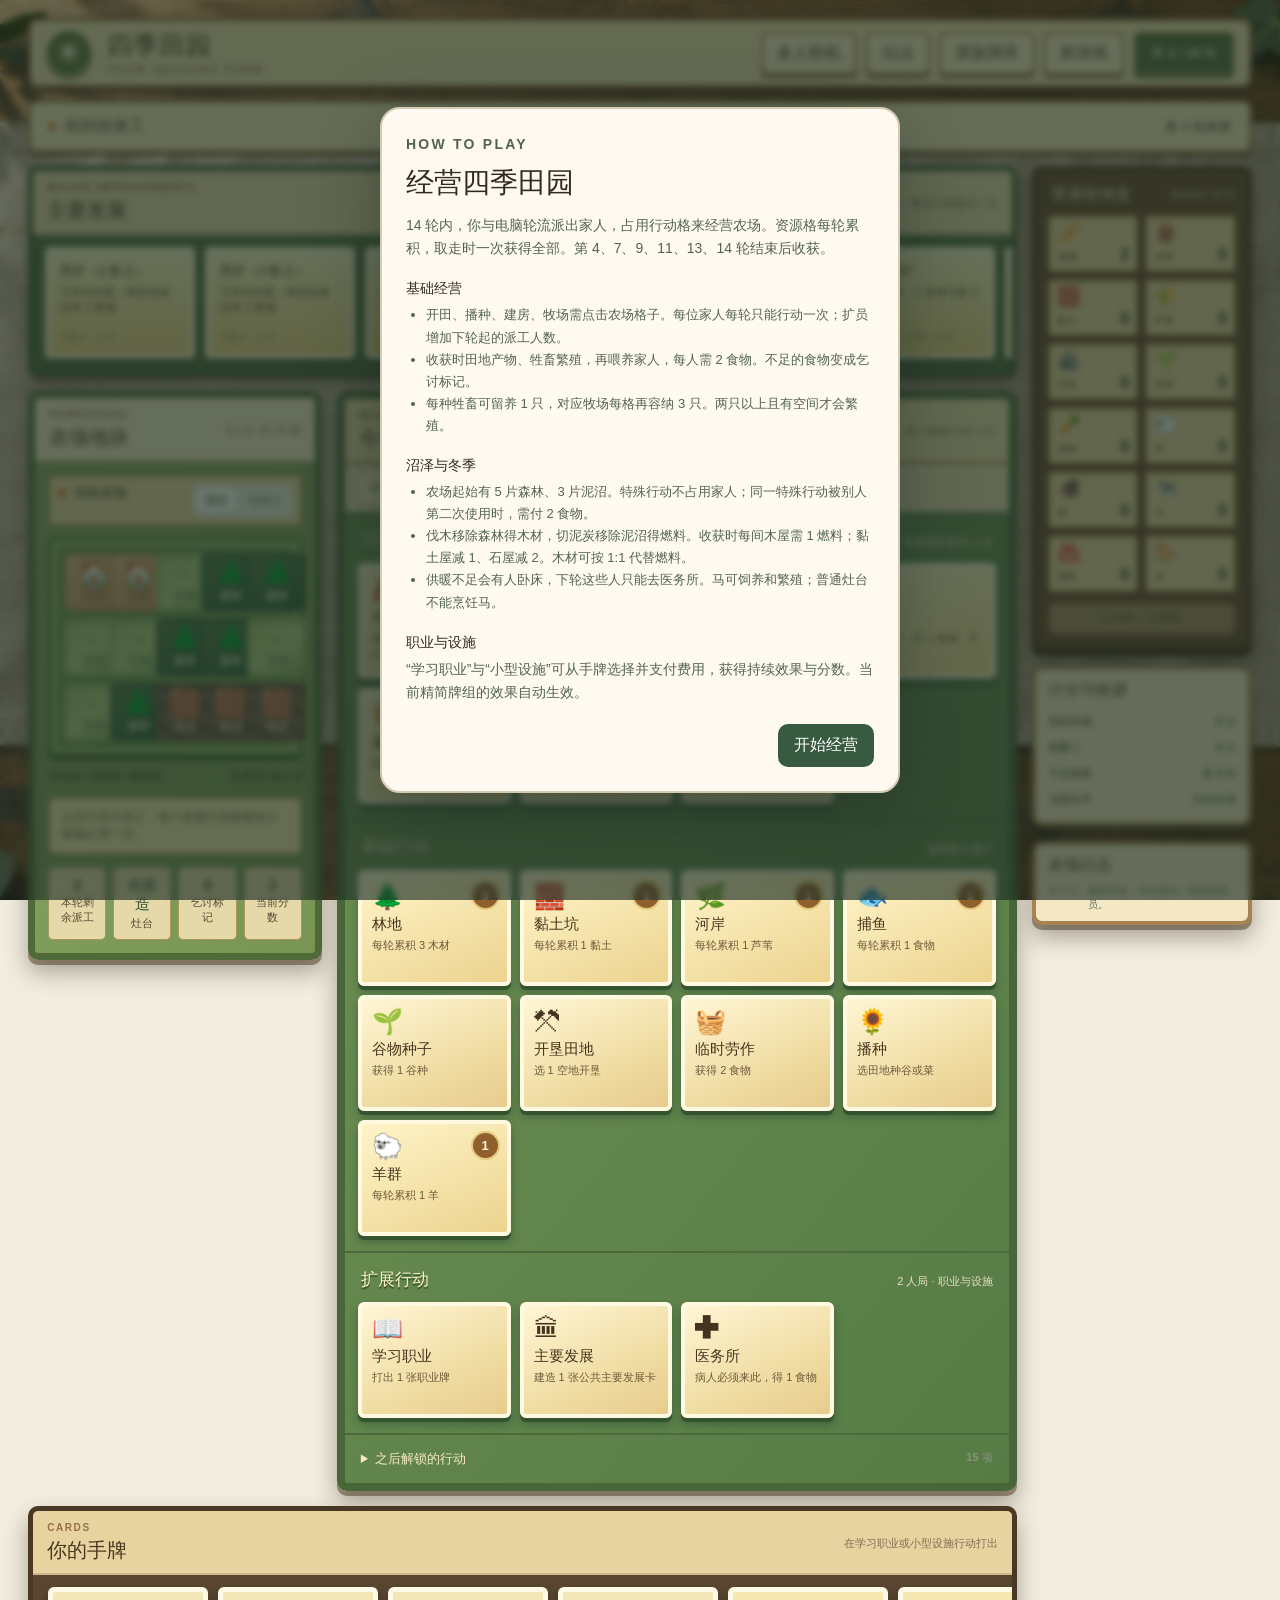
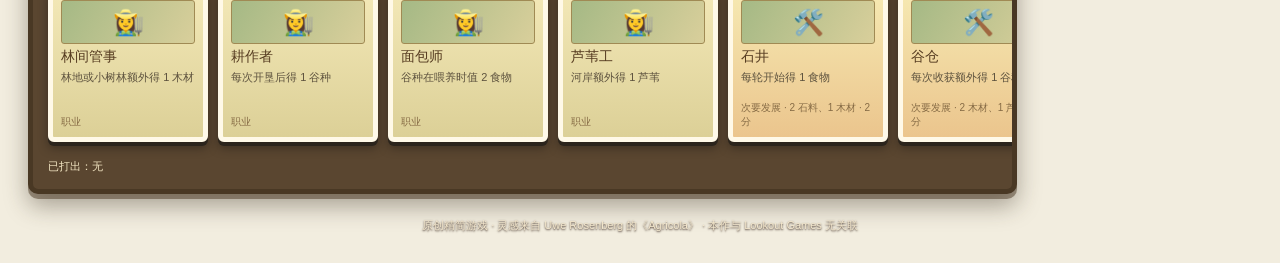
==== commit d1c2a5d7: "Add full A/B card library and shared tabletop card mode" ====
--- a/index.html
+++ b/index.html
@@ -4,7 +4,7 @@
     <meta charset="UTF-8" />
     <meta name="viewport" content="width=device-width, initial-scale=1, viewport-fit=cover" />
     <meta name="theme-color" content="#f2eddf" />
-    <meta name="description" content="四季田园：一款受经典农场经营桌游启发的单人策略小游戏。" />
+    <meta name="description" content="四季田园：支持 2–6 人联机的农场策略游戏，含原版 A/B 336 张卡牌资料与手动牌组。" />
     <title>四季田园 · 农场策略游戏</title>
     <link rel="stylesheet" href="./style.css" />
   </head>
--- a/style.css
+++ b/style.css
@@ -179,3 +179,13 @@
 .room-members{display:grid;gap:8px;margin:15px 0}.room-members>div{display:flex;align-items:center;gap:12px;justify-content:space-between;padding:12px;background:#eff1e1;border-radius:8px;font-size:13px}.room-members b{overflow-wrap:anywhere}.room-members span{flex-shrink:0;font-size:12px;color:#647953}
 .room-error:empty{display:none}.online-modal .room-error{color:#98532e;font-size:13px}.room-controls{display:flex;gap:8px;flex-wrap:wrap}.room-controls button{min-height:44px;flex:1}.room-resume{margin-top:16px;width:100%;min-height:44px}
 @media(max-width:700px){.tabletop-shell .header-actions{display:grid;grid-template-columns:repeat(4,minmax(0,1fr));position:relative}.tabletop-shell .round-pill{position:absolute;right:0;bottom:calc(100% + 8px);padding:6px 8px;font-size:10px}.tabletop-shell .header-actions .ghost-btn{padding:7px 3px;font-size:11px}.online-bar{padding:7px;gap:5px;font-size:11px}.online-bar button{min-height:44px;padding:6px}.online-bar span{min-width:120px}.online-modal .room-code{font-size:26px}.room-members>div{padding:10px}.room-create .setup-grid{display:grid;grid-template-columns:1fr 1fr}.room-create .setup-grid>label:first-child{grid-column:1/-1}.online-modal .modal-actions{gap:8px}}
+/* Full original library and shared tabletop card settlement. */
+.catalog-card{text-align:left;font:inherit;cursor:pointer;align-items:stretch;min-width:0}
+.catalog-card em{font-size:11px;font-style:normal;color:#79715d;overflow-wrap:anywhere}
+.catalog-card p{font-size:12px;font-weight:400;line-height:1.65;margin:6px 0 9px;color:#47513e}
+.catalog-card small{line-height:1.6}.catalog-card:focus-visible,.card-title-button:focus-visible{outline:3px solid #758e4f;outline-offset:2px}
+.card-title-button{border:0;background:none;color:#36532b;font:inherit;text-decoration:underline;text-underline-offset:3px;padding:4px 0;cursor:pointer;text-align:left}
+.card-detail dl{display:grid;grid-template-columns:88px 1fr;gap:12px;font-size:14px;line-height:1.8}.card-detail dt{color:#79715d}.card-detail dd{margin:0}.card-english{color:#84795e;font-style:italic}.card-detail a{color:#456939}
+.deck-help{font-size:12px!important;line-height:1.7;color:#7c735f!important;grid-column:1/-1}.settlement-rule{background:#f1ecd7;border:1px solid #d7cfab;border-radius:10px;padding:12px;margin:12px 0}.settlement-rule p{margin:6px 0}
+.settlement-controls{display:grid;grid-template-columns:1fr 1fr;gap:10px;margin:14px 0;align-items:end}.settlement-controls label{display:flex;flex-direction:column;gap:6px;font-size:13px}.settlement-controls input,.settlement-controls select,.settlement-modal textarea{width:100%;min-width:0;min-height:44px;border:1px solid #c9c7b3;background:#fffdf7;border-radius:8px;padding:9px;font:inherit;color:#304c37}.settlement-modal textarea{min-height:70px;resize:vertical}.settlement-modal summary{cursor:pointer;padding:12px 0;font-weight:bold}.settlement-modal .modal-actions{position:sticky;bottom:-24px;background:#fffaf0;padding:12px 0}
+@media(max-width:700px){.catalog-grid{grid-template-columns:1fr}.catalog-card{padding:12px}.catalog-card span{font-size:16px}.catalog-card p{font-size:14px}.catalog-card small{font-size:12px}.settlement-controls input,.settlement-controls select,.settlement-modal textarea{font-size:16px}}
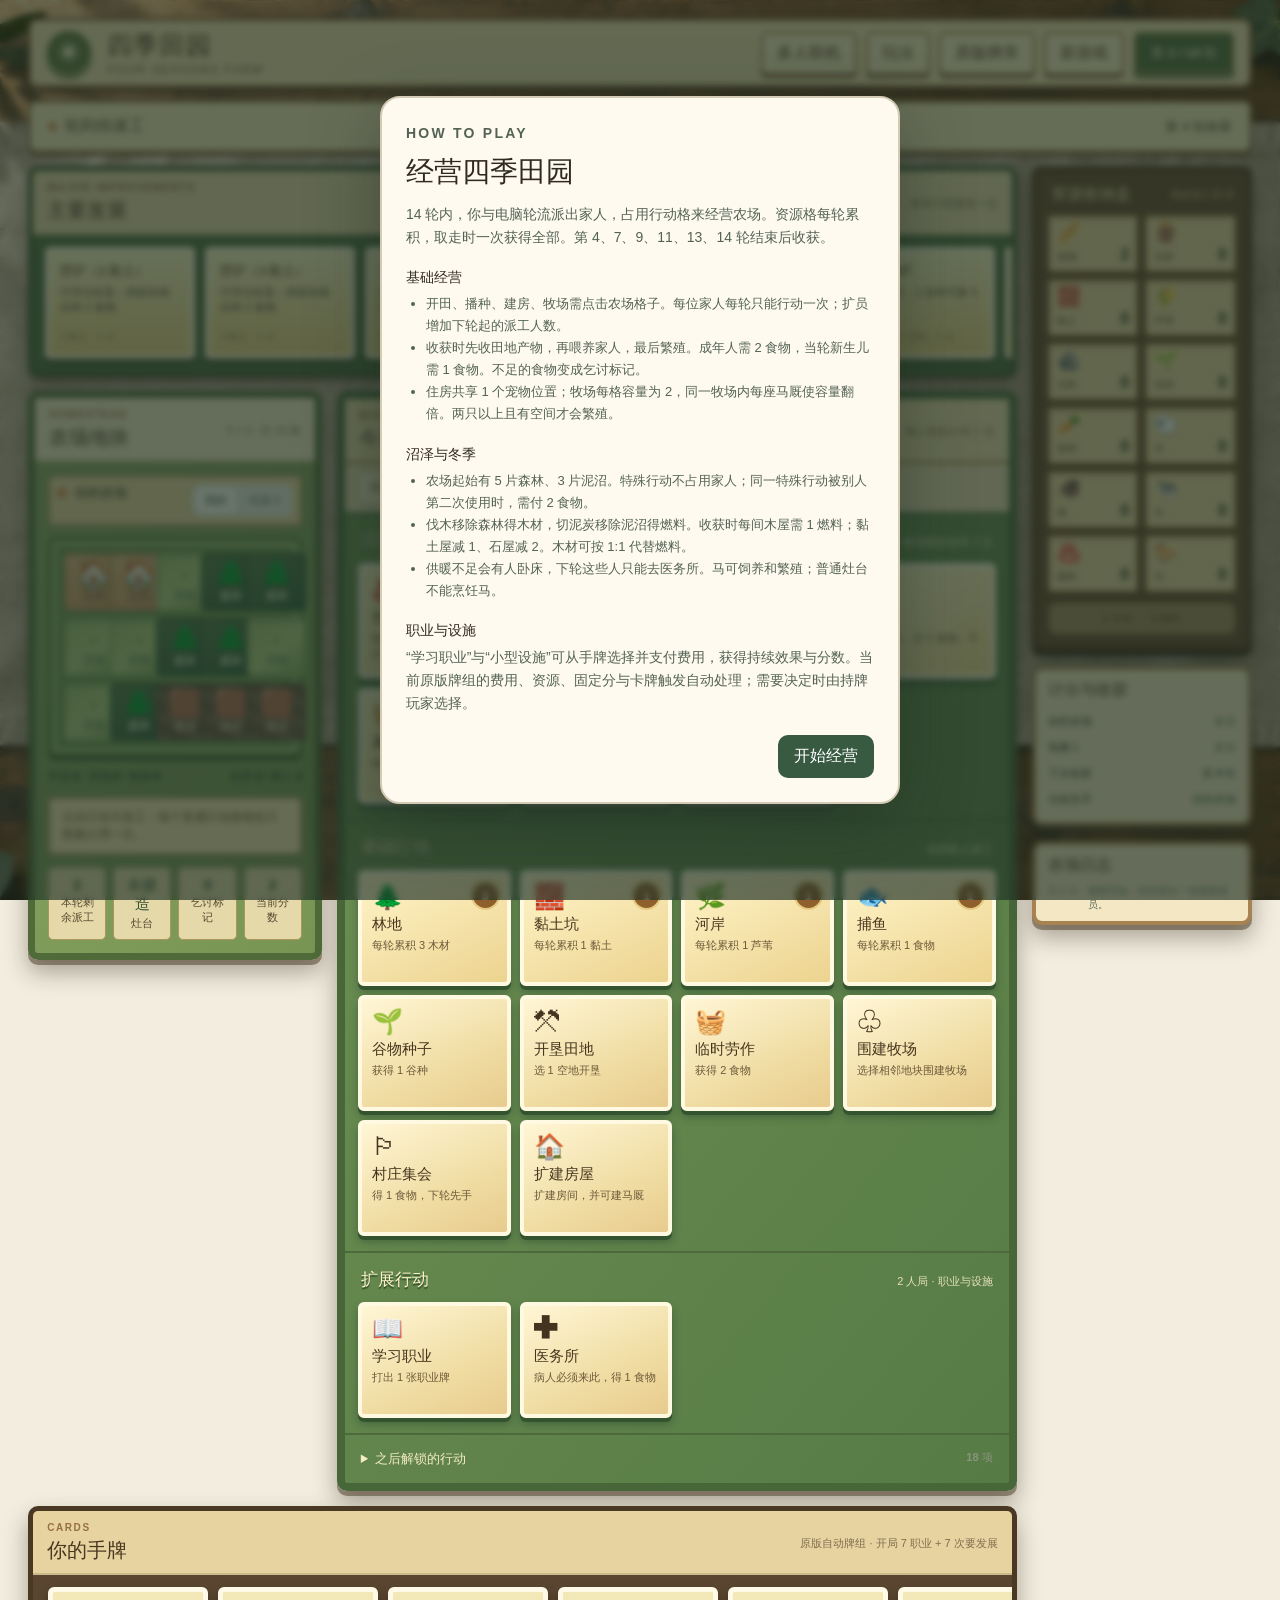
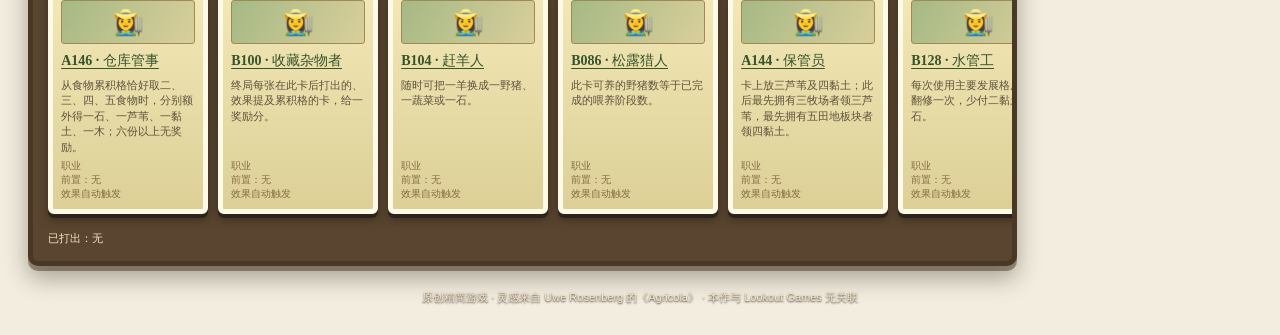
==== commit 03ecb3b0: "Execute original card effects with automatic choices and multiplayer synchronization" ====
--- a/index.html
+++ b/index.html
@@ -4,7 +4,7 @@
     <meta charset="UTF-8" />
     <meta name="viewport" content="width=device-width, initial-scale=1, viewport-fit=cover" />
     <meta name="theme-color" content="#f2eddf" />
-    <meta name="description" content="四季田园：支持 2–6 人联机的农场策略游戏，含原版 A/B 336 张卡牌资料与手动牌组。" />
+    <meta name="description" content="四季田园：支持 2–6 人联机的农场策略游戏，含原版 A/B 336 张卡牌与自动效果结算。" />
     <title>四季田园 · 农场策略游戏</title>
     <link rel="stylesheet" href="./style.css" />
   </head>
@@ -13,6 +13,7 @@
     <script src="./card-catalog.js"></script>
     <script src="./vendor/peerjs.min.js"></script>
     <script src="./multiplayer.js"></script>
+    <script src="./original-rules.js"></script>
     <script type="module" src="./game.js"></script>
   </body>
 </html>
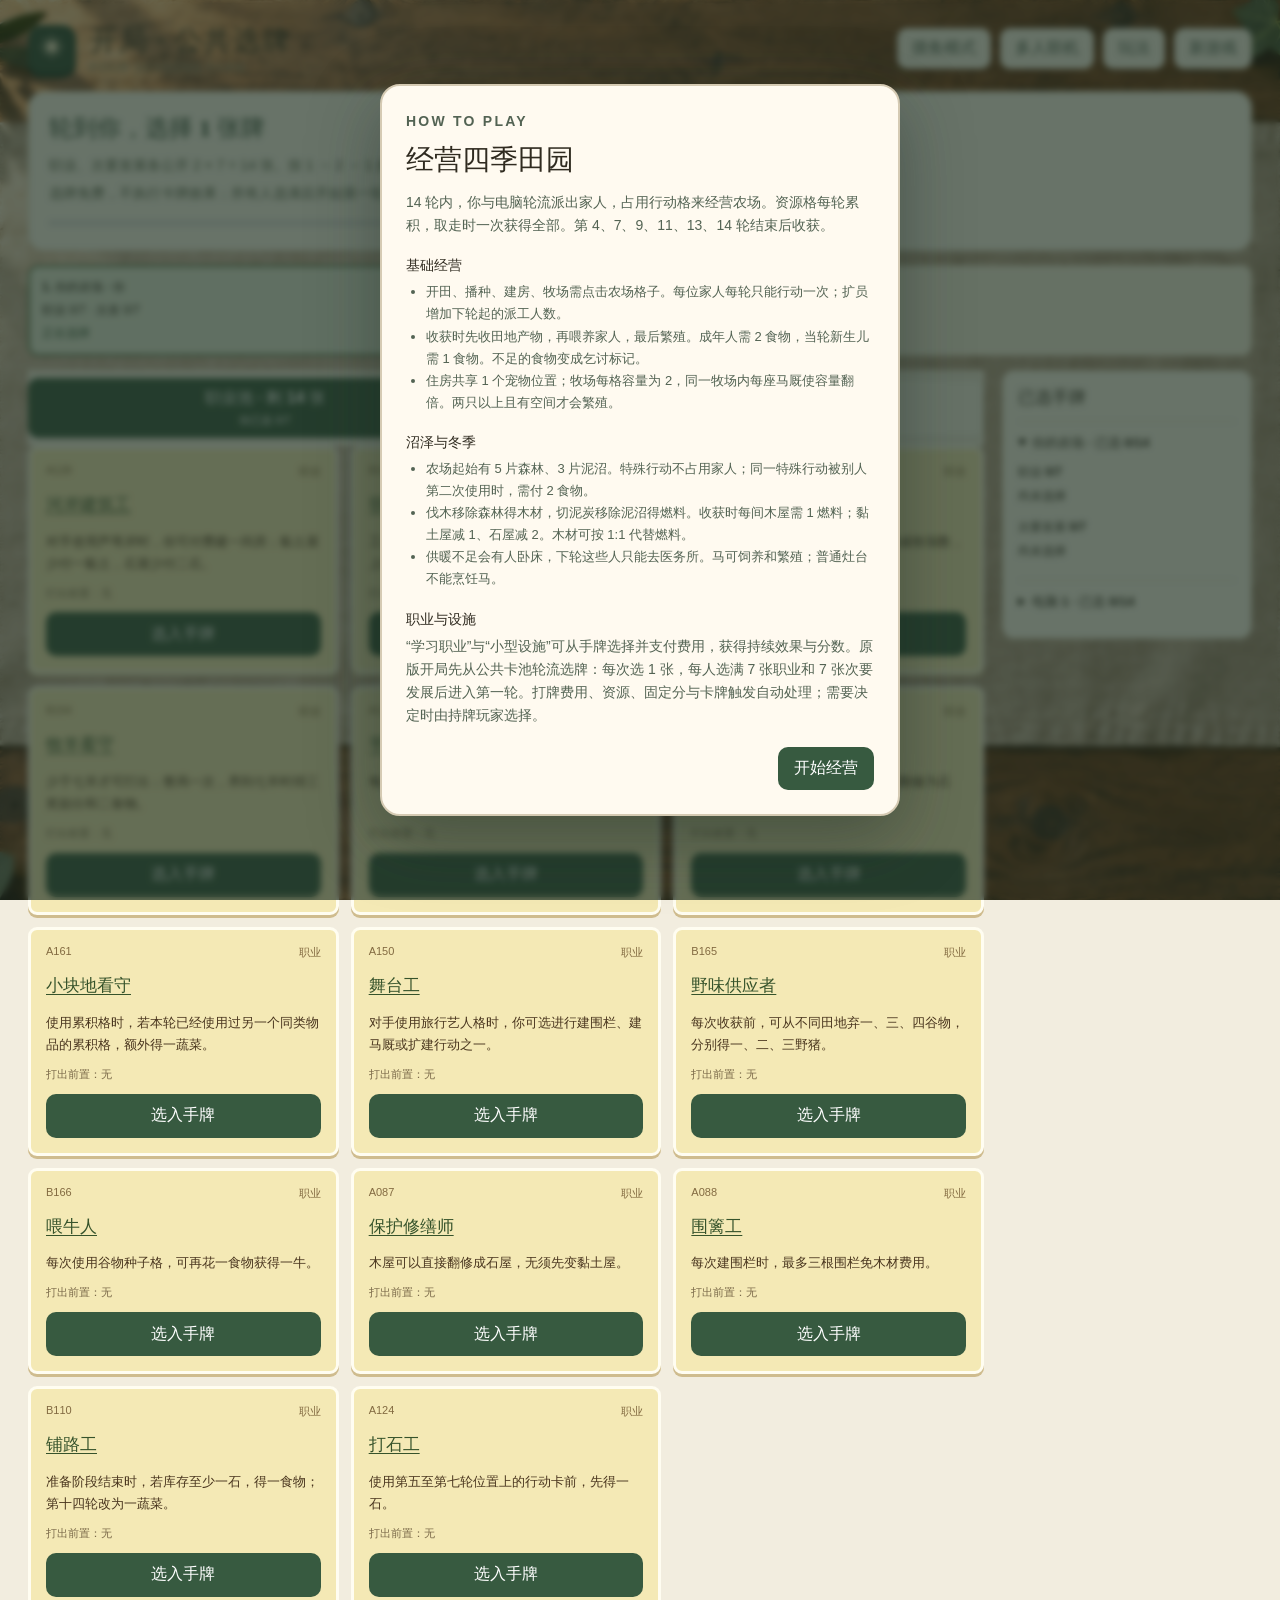
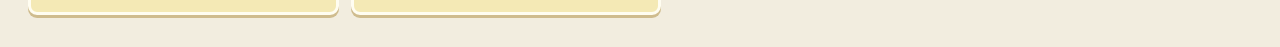
==== commit f705fc67: "Add private document cover mode with configurable keyboard shortcut" ====
--- a/index.html
+++ b/index.html
@@ -14,6 +14,8 @@
     <script src="./vendor/peerjs.min.js"></script>
     <script src="./multiplayer.js"></script>
     <script src="./original-rules.js"></script>
+    <script src="./vendor/mammoth.browser.min.js"></script>
+    <script src="./cover-mode.js"></script>
     <script type="module" src="./game.js"></script>
   </body>
 </html>
--- a/style.css
+++ b/style.css
@@ -189,3 +189,15 @@
 .deck-help{font-size:12px!important;line-height:1.7;color:#7c735f!important;grid-column:1/-1}.settlement-rule{background:#f1ecd7;border:1px solid #d7cfab;border-radius:10px;padding:12px;margin:12px 0}.settlement-rule p{margin:6px 0}
 .settlement-controls{display:grid;grid-template-columns:1fr 1fr;gap:10px;margin:14px 0;align-items:end}.settlement-controls label{display:flex;flex-direction:column;gap:6px;font-size:13px}.settlement-controls input,.settlement-controls select,.settlement-modal textarea{width:100%;min-width:0;min-height:44px;border:1px solid #c9c7b3;background:#fffdf7;border-radius:8px;padding:9px;font:inherit;color:#304c37}.settlement-modal textarea{min-height:70px;resize:vertical}.settlement-modal summary{cursor:pointer;padding:12px 0;font-weight:bold}.settlement-modal .modal-actions{position:sticky;bottom:-24px;background:#fffaf0;padding:12px 0}
 @media(max-width:700px){.catalog-grid{grid-template-columns:1fr}.catalog-card{padding:12px}.catalog-card span{font-size:16px}.catalog-card p{font-size:14px}.catalog-card small{font-size:12px}.settlement-controls input,.settlement-controls select,.settlement-modal textarea{font-size:16px}}
+
+.active-minors{padding:0 16px 14px}.active-minors h3{font-size:14px;margin:8px 0;color:#49351e}.active-minors details{border-top:1px solid #c9b57d;padding:9px 0}.active-minors summary{cursor:pointer;font-size:13px;font-weight:700;color:#49351e}.active-minors p{margin:8px 0 0;font-size:12px;line-height:1.6;color:#5e503a;overflow-wrap:anywhere}.active-minors .minor-state{background:#eee6c9;border-radius:5px;padding:8px;color:#35513a}.card-abilities{padding:0 16px 14px}.card-abilities h3{font-size:14px}.card-abilities button{margin:0 6px 6px 0;min-height:40px}
+
+/* Shared opening draft: full card rules stay readable on phones. */
+.draft-shell{max-width:1500px}.draft-intro{background:#fbf8ed;border:1px solid #d8d2be;border-radius:16px;padding:20px}.draft-intro h2{margin:0 0 10px;font-family:Georgia,'Songti SC',serif;color:#304c38}.draft-intro p{font-size:14px;line-height:1.6;margin:6px 0;color:#56614c}.draft-intro progress{width:min(420px,70%);height:10px;accent-color:#426344;margin-right:12px}.draft-intro>span{font-size:12px}.draft-intro .draft-last{color:#34583b;font-weight:700}.draft-seats{display:grid;grid-template-columns:repeat(auto-fit,minmax(160px,1fr));gap:8px;margin:14px 0}.draft-seat{background:#f7f2e2;border:1px solid #d8cfb7;border-radius:10px;padding:12px;font-size:12px;display:flex;flex-direction:column;gap:6px}.draft-seat.is-current{border:2px solid #4c7149;background:#e5eddb}.draft-seat b{color:#34583b}.draft-layout{display:grid;grid-template-columns:minmax(0,1fr) 250px;gap:18px;align-items:start}.draft-tabs{display:flex;gap:8px;background:#f2eddf;padding:8px 0;position:sticky;top:0;z-index:2}.draft-tabs button{flex:1;min-height:54px}.draft-tabs span{display:block;font-size:11px;font-weight:400;margin-top:4px}.draft-tabs .active{background:#375a40;color:white;border-color:#375a40}.draft-grid{display:grid;grid-template-columns:repeat(3,minmax(0,1fr));gap:12px}.draft-card{display:flex;flex-direction:column;gap:10px;background:#fff8de;border:3px solid #fffdf1;border-radius:9px;padding:15px;box-shadow:0 3px 0 #cfbc8e;color:#49351e;min-width:0}.draft-card.occupations{background:#f4e9b5}.draft-card-top{display:flex;justify-content:space-between;font-size:11px;color:#826a41}.draft-card>.card-title-button{font-size:17px;text-align:left;line-height:1.4}.draft-card p{font-size:13px;line-height:1.7;margin:0;flex:1}.draft-card small{font-size:11px;color:#796848;line-height:1.6}.draft-card>.primary-btn{min-height:44px}.draft-card>.primary-btn:disabled{background:#e7dfc9;color:#8a8370}.draft-hands{background:#fbf8ed;border:1px solid #d8d2be;border-radius:12px;padding:15px;position:sticky;top:16px}.draft-hands h2{font-size:17px;margin:0 0 12px}.draft-hands details{border-top:1px solid #e2dac5;padding:12px 0}.draft-hands summary{cursor:pointer;font-size:13px;font-weight:700}.draft-hands details>div{font-size:12px;margin-top:12px}.draft-hands p{line-height:1.8;margin:5px 0}.draft-empty{padding:20px;color:#796848}
+@media(max-width:1050px){.draft-layout{grid-template-columns:minmax(0,1fr) 210px}.draft-grid{grid-template-columns:repeat(2,minmax(0,1fr))}}
+@media(max-width:700px){.draft-shell{padding:12px}.draft-shell .brand-mark{display:none}.draft-shell .brand h1{font-size:21px}.draft-intro{padding:15px}.draft-intro h2{font-size:20px}.draft-intro p{font-size:12px}.draft-seats{display:flex;overflow-x:auto;gap:6px}.draft-seat{min-width:160px}.draft-layout{display:flex;flex-direction:column}.draft-pool,.draft-hands{width:100%}.draft-hands{position:static}.draft-grid{grid-template-columns:repeat(2,minmax(0,1fr));gap:8px}.draft-card{padding:10px;gap:8px}.draft-card>.card-title-button{font-size:15px}.draft-card p{font-size:12px}.draft-card small{font-size:10px}.draft-tabs{top:0}.draft-tabs button{font-size:12px;padding:8px}.draft-card>.primary-btn{font-size:12px;padding:9px 5px}}
+@media(max-width:360px){.draft-grid{grid-template-columns:1fr}}
+
+/* Private document switcher lives outside the regularly re-rendered game. */
+.cover-settings{width:min(540px,calc(100vw - 28px));max-height:90dvh;overflow:auto;border:1px solid #d3d9d0;border-radius:16px;padding:28px;background:#fcfdfb;color:#27392d;box-shadow:0 20px 80px #0004;font:14px/1.65 system-ui,sans-serif}.cover-settings::backdrop{background:#18251ac9}.cover-settings h2{margin:0 0 10px;font-size:25px}.cover-settings p{margin:12px 0}.cover-settings small{display:block;color:#627065;font-size:12px}.cover-eyebrow{letter-spacing:.15em;font-size:11px;color:#6d806f}.cover-close{float:right;font-size:25px;border:0;background:none;cursor:pointer;width:40px;height:40px}.cover-upload{display:block;padding:16px;background:#edf2e9;border:1px dashed #a8b89f;border-radius:9px;margin:20px 0 10px;font-weight:700}.cover-upload input{display:block;max-width:100%;margin-top:10px;font:13px system-ui}.cover-key-row{display:flex;align-items:center;justify-content:space-between;gap:15px;margin:20px 0 10px}.cover-settings button{cursor:pointer;min-height:42px}.cover-key{border:1px solid #acb9ac;border-bottom:3px solid #8e9f8f;background:white;border-radius:7px;padding:8px 14px;font-weight:700}.cover-file{overflow-wrap:anywhere}.cover-feedback{color:#8c522a;min-height:24px}.cover-note{font-size:12px;color:#627065;border-top:1px solid #e0e5dc;padding-top:12px}.cover-setting-actions{display:flex;justify-content:space-between;gap:12px}.cover-setting-actions button{padding:9px 16px;border:1px solid #b9c3b7;border-radius:7px;background:white;color:#354634}.cover-setting-actions .cover-preview{background:#3d6348;color:#fff;border-color:#3d6348}.cover-settings button:disabled{opacity:.45;cursor:not-allowed}
+body.cover-active{background:#edf0f3!important;overflow:hidden}body.cover-active #app{display:none!important}.cover-viewer[hidden]{display:none!important}.cover-viewer{position:fixed;inset:0;z-index:2147483000;background:#edf0f3;color:#26323b;font:14px/1.6 Arial,'PingFang SC',sans-serif;display:flex;flex-direction:column}.cover-toolbar{height:52px;flex-shrink:0;padding:0 22px;background:#fff;border-bottom:1px solid #dfe3e8;display:flex;align-items:center;gap:12px}.cover-toolbar strong{font-weight:500;overflow:hidden;text-overflow:ellipsis;white-space:nowrap;flex:1}.cover-doc-icon{font-size:25px;color:#4772a7}.cover-toolbar button{width:40px;height:40px;border:0;background:none;color:#60717f;font-size:24px;cursor:pointer}.cover-content{flex:1;min-height:0;overflow:auto;position:relative}.cover-paper{max-width:840px;min-height:calc(100% - 64px);margin:32px auto;padding:60px 68px;box-sizing:border-box;background:white;box-shadow:0 2px 10px #24324312;color:#222;line-height:1.85;font-size:15px;overflow-wrap:anywhere}.cover-paper pre{font:inherit;white-space:pre-wrap;margin:0}.cover-paper table{border-collapse:collapse;width:100%}.cover-paper th,.cover-paper td{border:1px solid #cbd1d8;padding:8px}.cover-content>iframe{display:block;border:0;width:100%;height:calc(100% - 28px);background:white}.cover-pdf-hint{height:28px;margin:0;text-align:right;padding:4px 16px;box-sizing:border-box;font-size:11px;color:#657586}.cover-content>img{display:block;max-width:100%;height:auto;margin:24px auto}.cover-toolbar button:focus-visible{outline:2px solid #9bb1c8;outline-offset:-4px}@media(max-width:700px){.cover-settings{padding:20px}.cover-key-row{align-items:start;flex-direction:column}.cover-paper{margin:12px;padding:28px 22px;min-height:calc(100% - 24px)}.cover-toolbar{padding:0 12px}.tabletop-shell .header-actions{grid-template-columns:repeat(5,minmax(0,1fr))}.draft-shell .header-actions{flex-wrap:wrap}}
